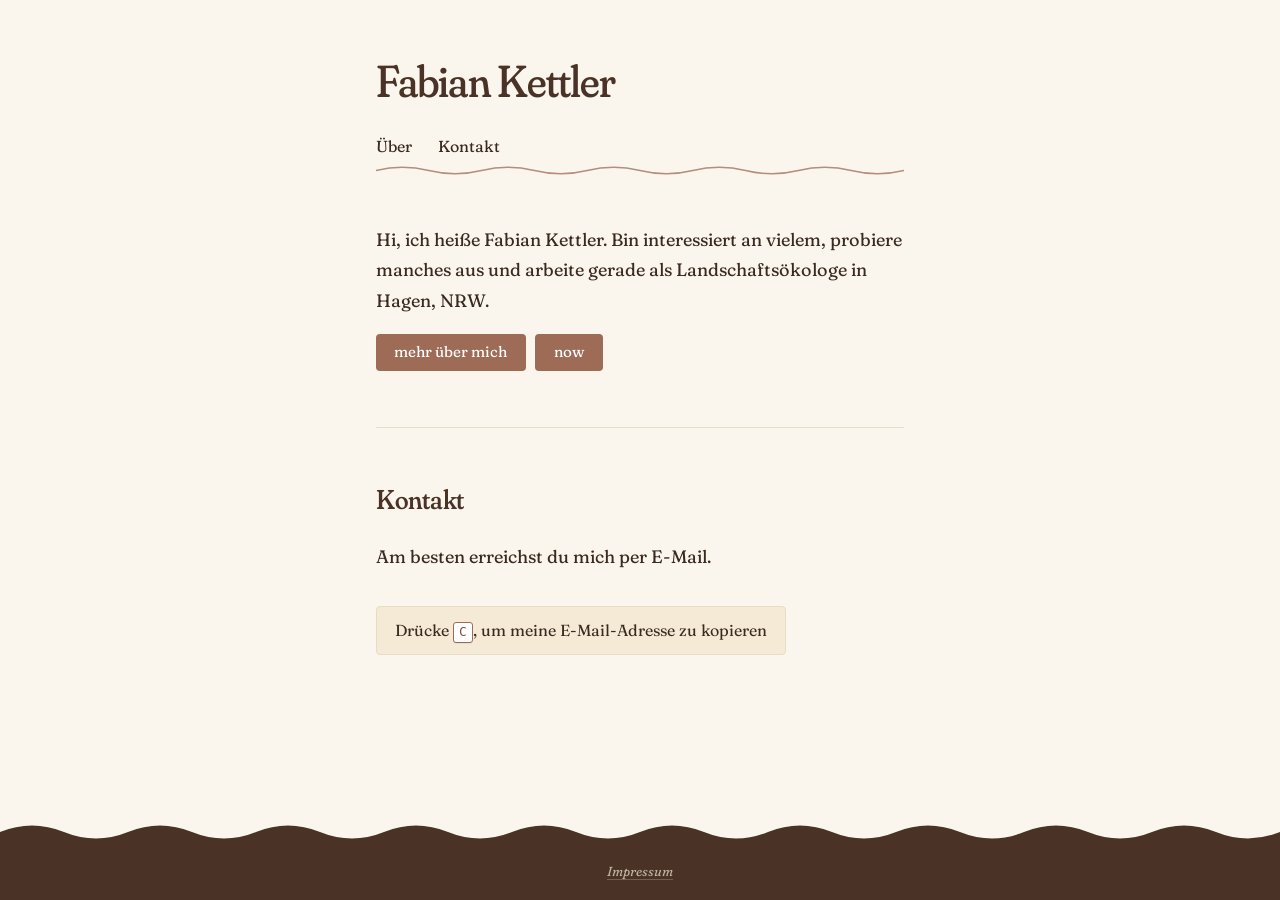
==== index.html @ cc52ba52 "Add files via upload" ====
<!DOCTYPE html>
<html lang="de">
<head>
  <meta charset="UTF-8">
  <meta name="viewport" content="width=device-width, initial-scale=1.0">
  <title>Fabian Kettler</title>
  <meta name="description" content="Fabian Kettler — Landschaftsökologe in Hagen, NRW.">
  <link rel="icon" type="image/png" href="favicon_fk.png">
  <link rel="apple-touch-icon" href="favicon_fk.png">
  <meta name="robots" content="noai, noimageai, noindex">
  <meta name="GPTBot" content="noindex, nofollow">
  <meta name="ChatGPT-User" content="noindex, nofollow">
  <meta name="Google-Extended" content="noindex, nofollow">
  <meta name="CCBot" content="noindex, nofollow">
  <meta name="anthropic-ai" content="noindex, nofollow">
  <meta name="ClaudeBot" content="noindex, nofollow">
  <meta name="PerplexityBot" content="noindex, nofollow">
  <meta name="Bytespider" content="noindex, nofollow">
  <meta name="cohere-ai" content="noindex, nofollow">
  <link rel="preconnect" href="https://fonts.googleapis.com">
  <link rel="preconnect" href="https://fonts.gstatic.com" crossorigin>
  <link href="https://fonts.googleapis.com/css2?family=Fraunces:ital,opsz,wght,SOFT@0,9..144,300..700,0..100;1,9..144,300..700,0..100&display=swap" rel="stylesheet">
  <link rel="stylesheet" href="style.css">
</head>
<body>
  <div class="wrap">

    <header class="site-header">
      <h1><a href="index.html">Fabian Kettler</a></h1>
    </header>

    <nav class="topnav">
      <a href="#intro">Über</a>
      <a href="#kontakt">Kontakt</a>
    </nav>
    <div class="nav-wave-divider" aria-hidden="true">
      <svg viewBox="0 0 120 3" preserveAspectRatio="none" xmlns="http://www.w3.org/2000/svg">
        <path d="M 0 1.5 Q 6 0 12 1.5 T 24 1.5 T 36 1.5 T 48 1.5 T 60 1.5 T 72 1.5 T 84 1.5 T 96 1.5 T 108 1.5 T 120 1.5"
              fill="none" stroke="currentColor" stroke-width="1.5" stroke-linecap="round" vector-effect="non-scaling-stroke"/>
      </svg>
    </div>

    <main>

      <section id="intro">
        <p>
          Hi, ich heiße Fabian Kettler. Bin interessiert an vielem, probiere
          manches aus und arbeite gerade als Landschaftsökologe in Hagen, NRW.
        </p>
        <div class="intro-buttons">
          <a href="ueber.html" class="btn">mehr über mich</a>
          <a href="now.html" class="btn">now</a>
        </div>
      </section>

      <div class="ornament" aria-hidden="true"></div>

      <section id="kontakt">
        <h2>Kontakt</h2>
        <p>
          Am besten erreichst du mich per E-Mail.
        </p>
        <button type="button" id="copy-email" class="copy-email" aria-live="polite">
          <span class="copy-email-label">Drücke <kbd>C</kbd>, um meine E-Mail-Adresse zu kopieren</span>
        </button>
      </section>

    </main>
  </div>

  <footer class="site-footer">
    <svg class="footer-wave" viewBox="0 0 60 3" preserveAspectRatio="none" aria-hidden="true">
      <path d="M 0 1.5 Q 1.5 0 3 1.5 T 6 1.5 T 9 1.5 T 12 1.5 T 15 1.5 T 18 1.5 T 21 1.5 T 24 1.5 T 27 1.5 T 30 1.5 T 33 1.5 T 36 1.5 T 39 1.5 T 42 1.5 T 45 1.5 T 48 1.5 T 51 1.5 T 54 1.5 T 57 1.5 T 60 1.5 L 60 3 L 0 3 Z"
            fill="currentColor"/>
    </svg>
    <div class="footer-inner">
      <p class="footer-meta"><a href="impressum.html">Impressum</a></p>
    </div>
  </footer>

  <script>
  (function () {
    var btn = document.getElementById('copy-email');
    if (!btn) return;
    var label = btn.querySelector('.copy-email-label');
    var defaultHTML = label.innerHTML;

    // ---- E-Mail-Adresse (zum Ändern hier anpassen) ----
    var user = 'laenglich.stueck5a';
    var host = 'icloud.com';
    var email = user + '@' + host;

    var resetTimer;

    function showCopied() {
      btn.classList.add('copied');
      label.textContent = 'E-Mail-Adresse in die Zwischenablage kopiert';
      clearTimeout(resetTimer);
      resetTimer = setTimeout(function () {
        btn.classList.remove('copied');
        label.innerHTML = defaultHTML;
      }, 4000);
    }

    function fallbackCopy() {
      var ta = document.createElement('textarea');
      ta.value = email;
      ta.setAttribute('readonly', '');
      ta.style.position = 'absolute';
      ta.style.left = '-9999px';
      document.body.appendChild(ta);
      ta.select();
      try { document.execCommand('copy'); } catch (e) {}
      document.body.removeChild(ta);
      showCopied();
    }

    function copyEmail() {
      if (navigator.clipboard && navigator.clipboard.writeText) {
        navigator.clipboard.writeText(email).then(showCopied, fallbackCopy);
      } else {
        fallbackCopy();
      }
    }

    document.addEventListener('keydown', function (e) {
      if (e.metaKey || e.ctrlKey || e.altKey) return;
      var t = e.target || {};
      var tag = (t.tagName || '').toLowerCase();
      if (tag === 'input' || tag === 'textarea' || t.isContentEditable) return;
      if (e.key === 'c' || e.key === 'C') {
        e.preventDefault();
        copyEmail();
      }
    });

    btn.addEventListener('click', copyEmail);
  })();
  </script>
</body>
</html>
---- style.css ----
/* ============================================
   FABIAN KETTLER — style.css
   Gemeinsame Styles für alle Seiten
   ============================================ */

:root {
  --bg:           #faf6ee;
  --bg-soft:      #f4ead6;
  --text:         #3a2a20;
  --text-muted:   #8a7c6d;
  --accent:       #9d6b56;
  --accent-strong:#7c5443;
  --brown-dark:   #4a3326;
  --border:       #e8dcc4;
  --max-width:    36rem;
}

*, *::before, *::after { box-sizing: border-box; }
html { scroll-behavior: smooth; background: var(--brown-dark); }

body {
  margin: 0;
  background: var(--bg);
  color: var(--text);
  font-family: 'Fraunces', Georgia, 'Times New Roman', serif;
  font-variation-settings: "SOFT" 70, "opsz" 14;
  font-size: 18px;
  line-height: 1.7;
  -webkit-font-smoothing: antialiased;
  -moz-osx-font-smoothing: grayscale;
  display: flex;
  flex-direction: column;
  min-height: 100vh;
  min-height: 100dvh;
}

.wrap {
  max-width: var(--max-width);
  width: 100%;
  margin: 0 auto;
  padding: 3.5rem 1.5rem 0;
  flex: 1 0 auto;
}

/* ---- Header ---- */

header.site-header { margin-bottom: 1.2rem; }

header.site-header h1 {
  font-family: 'Fraunces', serif;
  font-variation-settings: "SOFT" 100, "opsz" 144, "wght" 450;
  font-size: clamp(2.2rem, 5vw, 2.8rem);
  letter-spacing: -0.02em;
  margin: 0;
  line-height: 1.1;
  color: var(--brown-dark);
}

header.site-header h1 a {
  color: inherit;
  text-decoration: none;
  border: none;
  transition: color 0.2s ease;
}
header.site-header h1 a:hover { color: var(--accent); }

/* ---- Navigation ---- */

nav.topnav {
  margin-bottom: 0;
  padding: 0.4rem 0 0.15rem;
}

nav.topnav a {
  color: var(--text);
  text-decoration: none;
  margin-right: 1.4rem;
  font-size: 1rem;
  border-bottom: 1px solid transparent;
  padding-bottom: 2px;
  transition: color 0.2s ease, border-color 0.2s ease;
}

nav.topnav a:hover,
nav.topnav a.active {
  color: var(--accent);
  border-bottom-color: var(--accent);
}

/* Nav-Trennwelle (ersetzt den Strich) */
.nav-wave-divider {
  margin-bottom: 3rem;
  line-height: 0;
}
.nav-wave-divider svg {
  display: block;
  width: 100%;
  height: 13px;
  color: var(--accent);
  opacity: 0.75;
}

/* ---- Sektionen ---- */

section { margin-bottom: 3.5rem; }

section h2 {
  font-family: 'Fraunces', serif;
  font-variation-settings: "SOFT" 90, "opsz" 96, "wght" 500;
  font-size: 1.7rem;
  letter-spacing: -0.01em;
  margin: 0 0 1.2rem;
  color: var(--brown-dark);
}
section h2 a { color: inherit; border: none; transition: color 0.2s ease; }
section h2 a:hover { color: var(--accent); }

section h3 {
  font-family: 'Fraunces', serif;
  font-variation-settings: "SOFT" 80, "opsz" 36, "wght" 550;
  font-size: 1.15rem;
  margin: 2rem 0 0.7rem;
  color: var(--brown-dark);
}

p { margin: 0 0 1.1rem; }

a {
  color: var(--accent);
  text-decoration: none;
  border-bottom: 1px solid var(--accent);
  transition: color 0.2s ease, border-color 0.2s ease;
}
a:hover { color: var(--accent-strong); border-bottom-color: var(--accent-strong); }

/* ---- Link-Zeilen (→ Mehr über mich) ---- */
.arrow-links {
  display: flex;
  gap: 1.5rem;
  flex-wrap: wrap;
  margin-top: 0.3rem;
}
.arrow-links a { font-style: italic; }

/* ---- Button ---- */
.btn {
  display: inline-block;
  background: var(--accent);
  color: #fff !important;
  padding: 0.45rem 1.15rem;
  border-radius: 4px;
  font-size: 0.95rem;
  border: none !important;
  font-style: normal;
  transition: background 0.2s ease, transform 0.1s ease;
  cursor: pointer;
  line-height: 1.5;
  margin-top: 0.6rem;
}
.btn:hover {
  background: var(--accent-strong);
  color: #fff !important;
  border: none !important;
  transform: translateY(-1px);
}

/* ---- Buttons im Intro nebeneinander ---- */
.intro-buttons {
  display: flex;
  gap: 0.6rem;
  flex-wrap: wrap;
  margin-top: 0.6rem;
}
.intro-buttons .btn { margin-top: 0; }

/* ---- Projektbilder ---- */
.project-image {
  max-width: 100%;
  height: auto;
  display: block;
  margin: 1.5rem 0 0.4rem;
  border-radius: 3px;
}
.img-scroll {
  overflow-x: auto;
  -webkit-overflow-scrolling: touch;
  margin: 1.5rem 0 0.4rem;
}
.img-scroll img { max-width: 100%; height: auto; display: block; }
.image-caption {
  font-size: 0.87rem;
  color: var(--text-muted);
  font-style: italic;
  margin: 0 0 1.5rem;
}

/* ---- Download-Bereich ---- */
.download-section {
  background: var(--bg-soft);
  border-radius: 4px;
  padding: 1.2rem 1.4rem;
  margin: 2rem 0;
}
.download-note {
  font-size: 0.9rem;
  color: var(--text-muted);
  margin: 0.7rem 0 0;
  font-style: italic;
}

/* ---- Clean-Liste ---- */
ul.clean { list-style: none; padding: 0; margin: 0 0 1.2rem; }
ul.clean li {
  position: relative;
  padding-left: 1.4rem;
  margin-bottom: 0.6rem;
}
ul.clean li::before {
  content: "·";
  position: absolute;
  left: 0.3rem;
  color: var(--accent);
  font-size: 1.4rem;
  line-height: 1.3;
}

/* ---- Vita ---- */
ul.vita { list-style: none; padding: 0; margin: 1rem 0 0; }
ul.vita li {
  display: flex;
  gap: 1.2rem;
  align-items: baseline;
  margin-bottom: 0.55rem;
  font-size: 0.98rem;
  line-height: 1.55;
}
ul.vita .year {
  flex: 0 0 5.5rem;
  font-style: italic;
  color: var(--text-muted);
  font-feature-settings: "tnum";
  white-space: nowrap;
}

/* ---- Artikel-Liste ---- */
ul.article-list { list-style: none; padding: 0; margin: 0; }
ul.article-list li {
  padding: 1rem 0;
  border-top: 1px solid var(--border);
}
ul.article-list li:last-child { border-bottom: 1px solid var(--border); }

.article-header {
  display: flex;
  align-items: baseline;
  gap: 0.8rem;
  flex-wrap: wrap;
  margin-bottom: 0.25rem;
}
.article-title {
  font-family: 'Fraunces', serif;
  font-variation-settings: "SOFT" 80, "opsz" 24, "wght" 500;
  font-size: 1.1rem;
  color: var(--brown-dark);
  border-bottom: 1px solid var(--brown-dark);
}
.article-title:hover { color: var(--accent); border-bottom-color: var(--accent); }

.article-date {
  font-style: italic;
  color: var(--text-muted);
  font-size: 0.9rem;
}
.article-excerpt {
  color: var(--text-muted);
  font-size: 0.97rem;
  margin: 0 0 0.3rem;
  line-height: 1.55;
}
.more-link { margin-top: 1.2rem; font-style: italic; }

/* ---- Projektliste ---- */
ul.projects { list-style: none; padding: 0; margin: 1.5rem 0 0; }
ul.projects li { padding: 1.1rem 0; border-top: 1px solid var(--border); }
ul.projects li:last-child { border-bottom: 1px solid var(--border); }
ul.projects .project-title {
  font-family: 'Fraunces', serif;
  font-variation-settings: "SOFT" 80, "opsz" 24, "wght" 500;
  font-size: 1.1rem;
  margin: 0 0 0.2rem;
  display: block;
  color: var(--brown-dark);
  text-decoration: none;
  border: none;
}
ul.projects .project-title:hover { color: var(--accent); }
ul.projects .project-desc { color: var(--text-muted); font-size: 0.95rem; margin: 0; }
ul.projects .project-year {
  font-style: italic;
  color: var(--text-muted);
  font-size: 0.85rem;
  margin-left: 0.5rem;
}

/* ---- Now-Meta ---- */
.now-meta {
  font-style: italic;
  color: var(--text-muted);
  font-size: 0.9rem;
  margin-bottom: 1.5rem;
}

/* ---- Sektions-Trenner (gerade Linie) ---- */
.ornament {
  width: 100%;
  height: 0;
  border-top: 1px solid var(--border);
  margin: 2.5rem 0 3rem;
  opacity: 1;
}
.ornament svg { display: none; }

/* ---- E-Mail kopieren (Kontakt) ---- */
.copy-email {
  display: inline-flex;
  align-items: center;
  gap: 0.5rem;
  margin-top: 1rem;
  background: var(--bg-soft);
  color: var(--text);
  border: 1px solid var(--border);
  border-radius: 4px;
  padding: 0.7rem 1.1rem;
  font-family: inherit;
  font-size: 1rem;
  line-height: 1.5;
  text-align: left;
  cursor: pointer;
  transition: background 0.2s ease, border-color 0.2s ease, color 0.2s ease;
}
.copy-email:hover { border-color: var(--accent); color: var(--accent-strong); }
.copy-email:focus-visible { outline: 2px solid var(--accent); outline-offset: 2px; }
.copy-email.copied {
  background: var(--accent);
  color: #fff;
  border-color: var(--accent);
}
.copy-email kbd {
  display: inline-block;
  min-width: 1.6em;
  text-align: center;
  padding: 0.05em 0.4em;
  border: 1px solid var(--accent);
  border-radius: 3px;
  background: #fff;
  color: var(--accent-strong);
  font-family: ui-monospace, "SF Mono", Menlo, Consolas, monospace;
  font-size: 0.8em;
  font-style: normal;
  box-shadow: 0 1px 0 var(--border);
  line-height: 1.4;
}
.copy-email.copied kbd {
  border-color: #fff;
  background: #fff;
  color: var(--accent);
}

/* ---- Artikel-Seite ---- */
.back-link {
  display: inline-block;
  color: var(--text-muted);
  font-size: 0.95rem;
  font-style: italic;
  margin-bottom: 2rem;
  border: none;
}
.back-link:hover { color: var(--accent); border: none; }

.article-byline {
  font-style: italic;
  color: var(--text-muted);
  font-size: 0.92rem;
  margin: -0.6rem 0 2rem;
}

.article-body p { margin-bottom: 1.3rem; }

.article-location {
  font-style: italic;
  color: var(--text-muted);
  font-size: 0.9rem;
  margin-top: 2.5rem;
  padding-top: 1.2rem;
  border-top: 1px solid var(--border);
}

/* ---- Impressum ---- */
.impressum-block h2 {
  font-size: 1rem;
  margin: 1.8rem 0 0.2rem;
  color: var(--brown-dark);
}
.impressum-block p { margin: 0; }

/* ---- Diverses ---- */
.quiet { color: var(--text-muted); font-style: italic; }

/* ---- Footer ---- */
footer.site-footer { margin-top: 3rem; position: relative; flex-shrink: 0; }

.footer-wave { display: block; width: 100%; height: 26px; color: var(--brown-dark); }

.footer-inner {
  background: var(--brown-dark);
  color: var(--bg-soft);
  text-align: center;
  padding: 1rem 1.5rem 1.1rem;
  margin-top: -1px;
}

.footer-inner p { margin: 0.4rem 0; font-size: 0.9rem; }
.footer-inner .footer-meta {
  font-size: 0.82rem;
  opacity: 0.7;
  margin: 0;
  font-style: italic;
}
.footer-inner a { color: var(--bg-soft); border-bottom-color: rgba(244,234,214,0.35); }
.footer-inner a:hover { color: #fff; border-bottom-color: #fff; }

/* ---- Responsive ---- */
@media (max-width: 480px) {
  .wrap { padding: 2.5rem 1.25rem 0; }
  nav.topnav a { margin-right: 0.9rem; font-size: 0.95rem; }
  section h2 { font-size: 1.5rem; }
  ul.vita li { flex-direction: column; gap: 0.1rem; margin-bottom: 0.9rem; }
  ul.vita .year { flex: 0 0 auto; }
  .arrow-links { flex-direction: column; gap: 0.4rem; }
}

/* ---- (Animation entfernt) ---- */
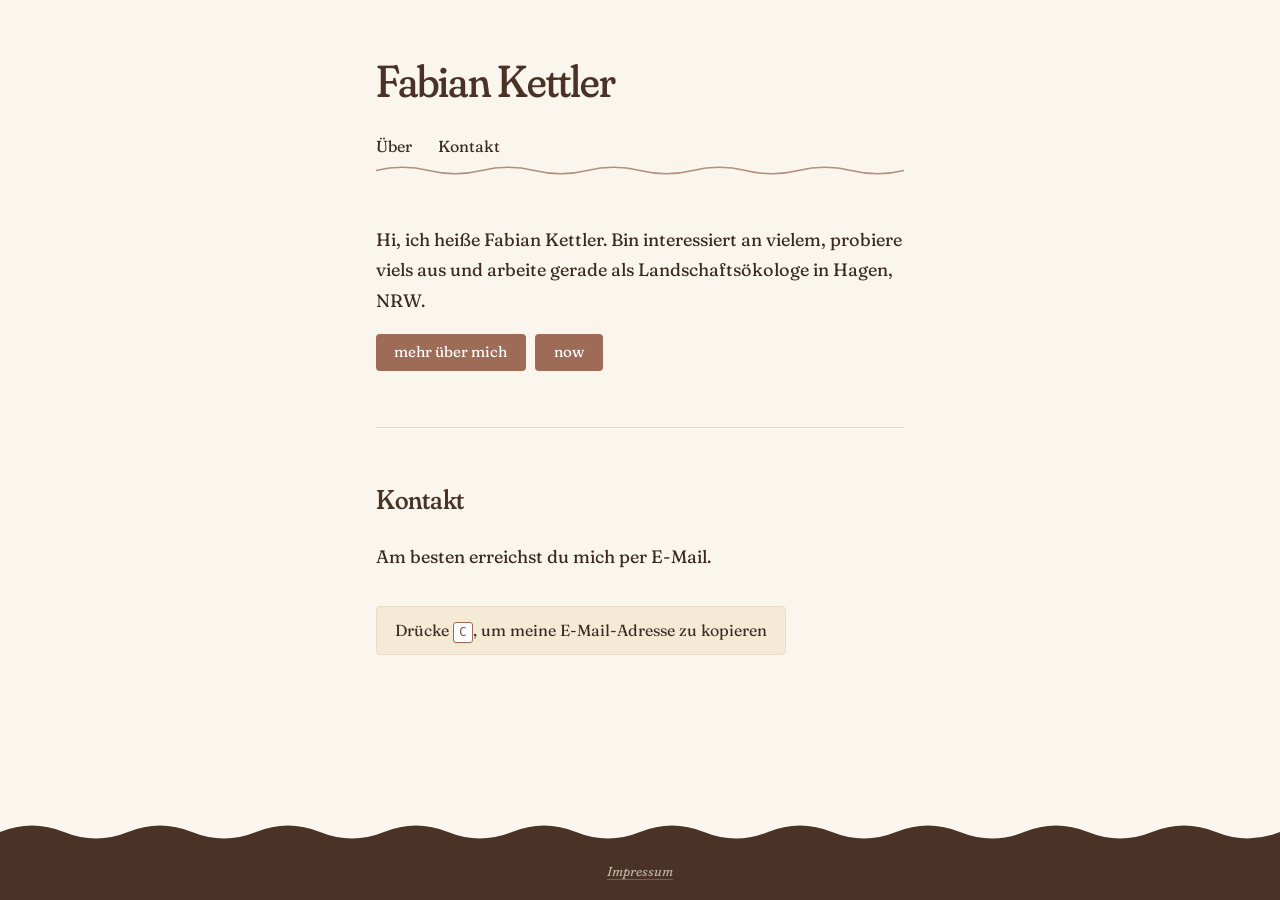
==== commit 88730a4d: "Fix typo in introduction section" ====
--- a/index.html
+++ b/index.html
@@ -45,7 +45,7 @@
       <section id="intro">
         <p>
           Hi, ich heiße Fabian Kettler. Bin interessiert an vielem, probiere
-          manches aus und arbeite gerade als Landschaftsökologe in Hagen, NRW.
+          viels aus und arbeite gerade als Landschaftsökologe in Hagen, NRW.
         </p>
         <div class="intro-buttons">
           <a href="ueber.html" class="btn">mehr über mich</a>
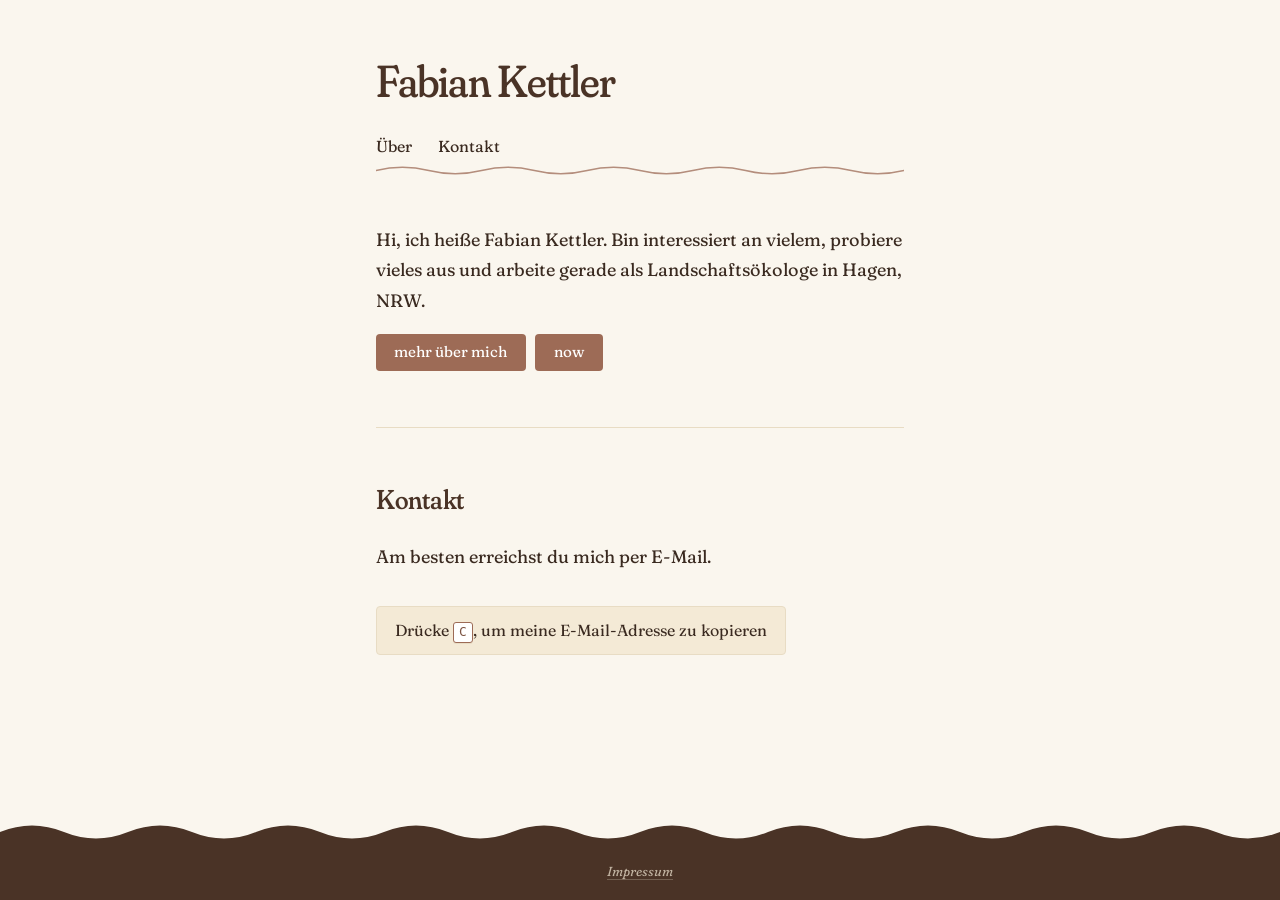
==== commit 10f41642: "Fix typo in introduction paragraph" ====
--- a/index.html
+++ b/index.html
@@ -45,7 +45,7 @@
       <section id="intro">
         <p>
           Hi, ich heiße Fabian Kettler. Bin interessiert an vielem, probiere
-          viels aus und arbeite gerade als Landschaftsökologe in Hagen, NRW.
+          vieles aus und arbeite gerade als Landschaftsökologe in Hagen, NRW.
         </p>
         <div class="intro-buttons">
           <a href="ueber.html" class="btn">mehr über mich</a>
